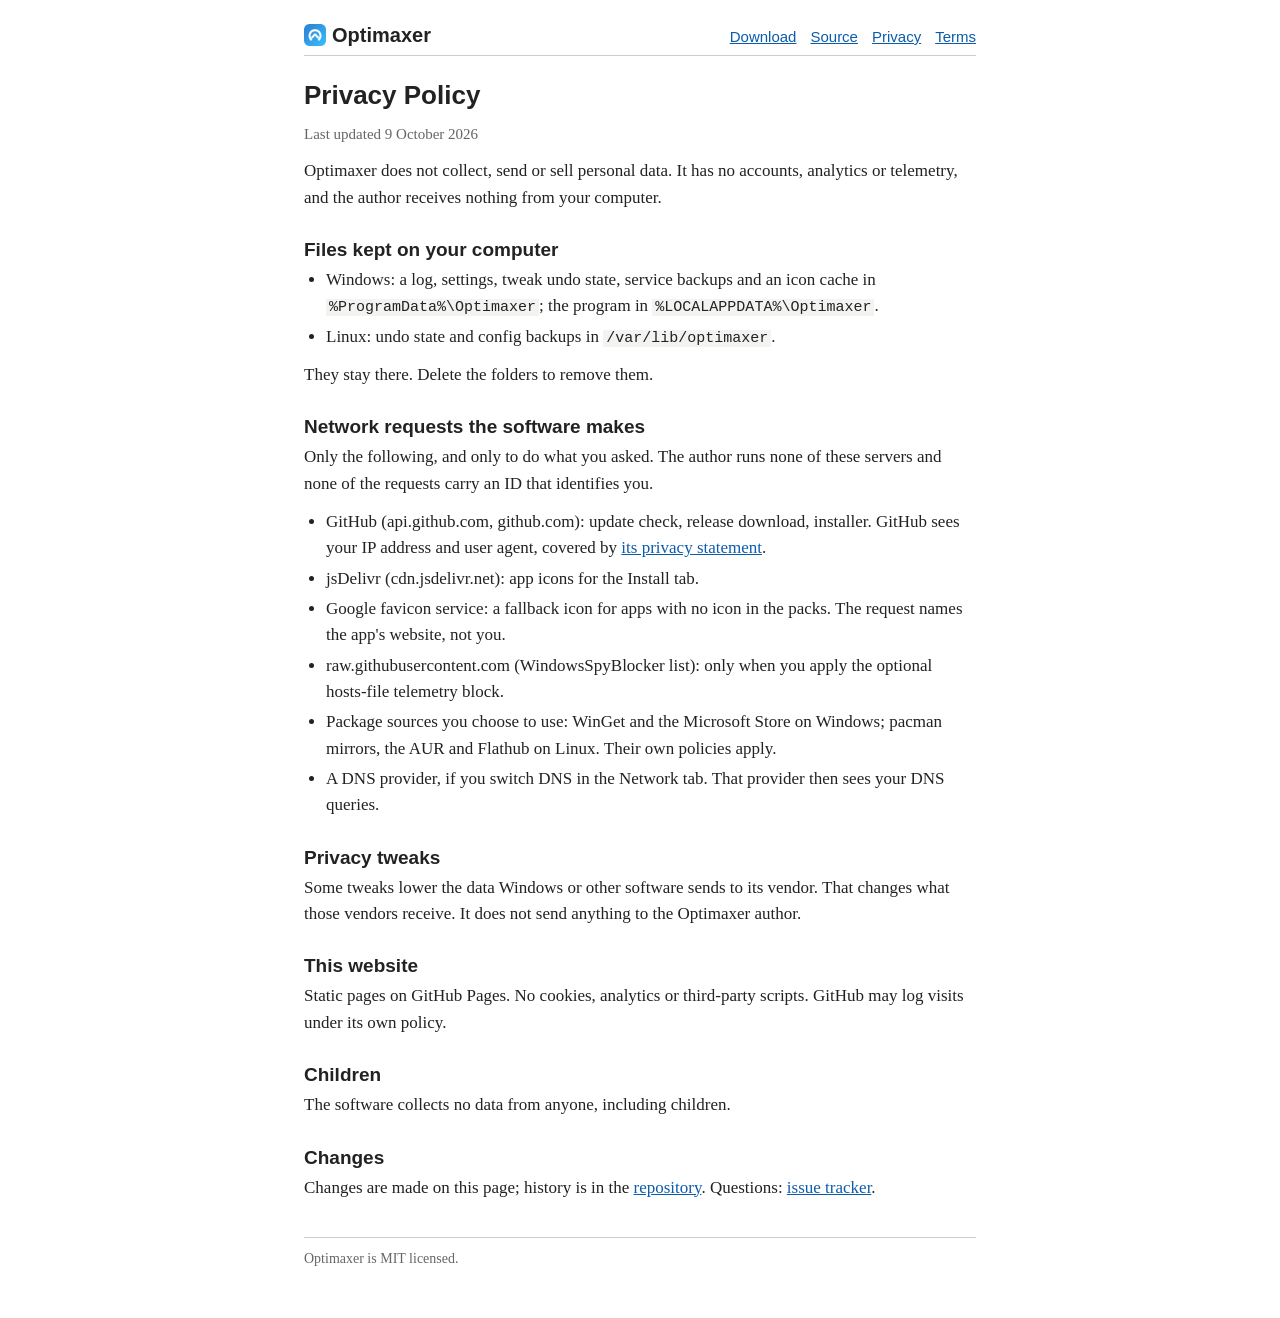
==== docs/privacy.html @ ec514f85 "Add website (GitHub Pages) with privacy policy and terms, MIT LICENSE Co-Authored-By: Claude Sonnet " ====
<!doctype html>
<html lang="en">
<head>
<meta charset="utf-8">
<meta name="viewport" content="width=device-width, initial-scale=1">
<title>Privacy Policy - Optimaxer</title>
<link rel="icon" href="favicon.ico">
<link rel="stylesheet" href="style.css">
</head>
<body>
<div class="page">
<header>
  <a class="name" href="index.html"><img src="logo.png" alt="">Optimaxer</a>
  <nav><a href="https://github.com/bliper2/optimaxer/releases/latest">Download</a><a href="https://github.com/bliper2/optimaxer">Source</a><a href="privacy.html">Privacy</a><a href="terms.html">Terms</a></nav>
</header>

<h1>Privacy Policy</h1>
<p class="meta">Last updated 9 October 2026</p>

<p>Optimaxer does not collect, send or sell personal data. It has no accounts, analytics or telemetry, and the author receives nothing from your computer.</p>

<h2>Files kept on your computer</h2>
<ul>
<li>Windows: a log, settings, tweak undo state, service backups and an icon cache in <code>%ProgramData%\Optimaxer</code>; the program in <code>%LOCALAPPDATA%\Optimaxer</code>.</li>
<li>Linux: undo state and config backups in <code>/var/lib/optimaxer</code>.</li>
</ul>
<p>They stay there. Delete the folders to remove them.</p>

<h2>Network requests the software makes</h2>
<p>Only the following, and only to do what you asked. The author runs none of these servers and none of the requests carry an ID that identifies you.</p>
<ul>
<li>GitHub (api.github.com, github.com): update check, release download, installer. GitHub sees your IP address and user agent, covered by <a href="https://docs.github.com/en/site-policy/privacy-policies/github-general-privacy-statement">its privacy statement</a>.</li>
<li>jsDelivr (cdn.jsdelivr.net): app icons for the Install tab.</li>
<li>Google favicon service: a fallback icon for apps with no icon in the packs. The request names the app's website, not you.</li>
<li>raw.githubusercontent.com (WindowsSpyBlocker list): only when you apply the optional hosts-file telemetry block.</li>
<li>Package sources you choose to use: WinGet and the Microsoft Store on Windows; pacman mirrors, the AUR and Flathub on Linux. Their own policies apply.</li>
<li>A DNS provider, if you switch DNS in the Network tab. That provider then sees your DNS queries.</li>
</ul>

<h2>Privacy tweaks</h2>
<p>Some tweaks lower the data Windows or other software sends to its vendor. That changes what those vendors receive. It does not send anything to the Optimaxer author.</p>

<h2>This website</h2>
<p>Static pages on GitHub Pages. No cookies, analytics or third-party scripts. GitHub may log visits under its own policy.</p>

<h2>Children</h2>
<p>The software collects no data from anyone, including children.</p>

<h2>Changes</h2>
<p>Changes are made on this page; history is in the <a href="https://github.com/bliper2/optimaxer/commits/main/docs/privacy.html">repository</a>. Questions: <a href="https://github.com/bliper2/optimaxer/issues">issue tracker</a>.</p>

<footer>Optimaxer is MIT licensed.</footer>
</div>
</body>
</html>
---- docs/style.css ----
:root { --bg: #ffffff; --text: #222; --dim: #666; --link: #0b5cad; --line: #ccc; --code: #f3f3f1; }
@media (prefers-color-scheme: dark) {
  :root { --bg: #1a1a1a; --text: #ddd; --dim: #999; --link: #6cb0f5; --line: #3a3a3a; --code: #242424; }
}
body { margin: 0; background: var(--bg); color: var(--text); font: 17px/1.55 Georgia, "Times New Roman", serif; }
.page { max-width: 42rem; margin: 0 auto; padding: 24px 16px 48px; }
a { color: var(--link); }
header { display: flex; align-items: baseline; gap: 12px; border-bottom: 1px solid var(--line); padding-bottom: 8px; margin-bottom: 24px; flex-wrap: wrap; }
header .name { font: bold 20px "Segoe UI", Arial, sans-serif; color: var(--text); text-decoration: none; }
header .name img { width: 22px; height: 22px; vertical-align: -4px; margin-right: 6px; }
header nav { margin-left: auto; font: 15px "Segoe UI", Arial, sans-serif; }
header nav a { margin-left: 14px; }
h1 { font: bold 26px "Segoe UI", Arial, sans-serif; margin: 0 0 12px; }
h2 { font: bold 19px "Segoe UI", Arial, sans-serif; margin: 28px 0 6px; }
p, ul { margin: 0 0 12px; }
ul { padding-left: 22px; }
li { margin-bottom: 4px; }
pre, code { font-family: Consolas, "Courier New", monospace; }
pre { background: var(--code); border: 1px solid var(--line); padding: 8px 10px; overflow-x: auto; font-size: 14px; margin: 0 0 12px; }
code { font-size: 15px; background: var(--code); padding: 0 3px; }
pre code { background: none; padding: 0; }
.meta { color: var(--dim); font-size: 15px; }
footer { border-top: 1px solid var(--line); margin-top: 36px; padding-top: 10px; color: var(--dim); font-size: 14px; }
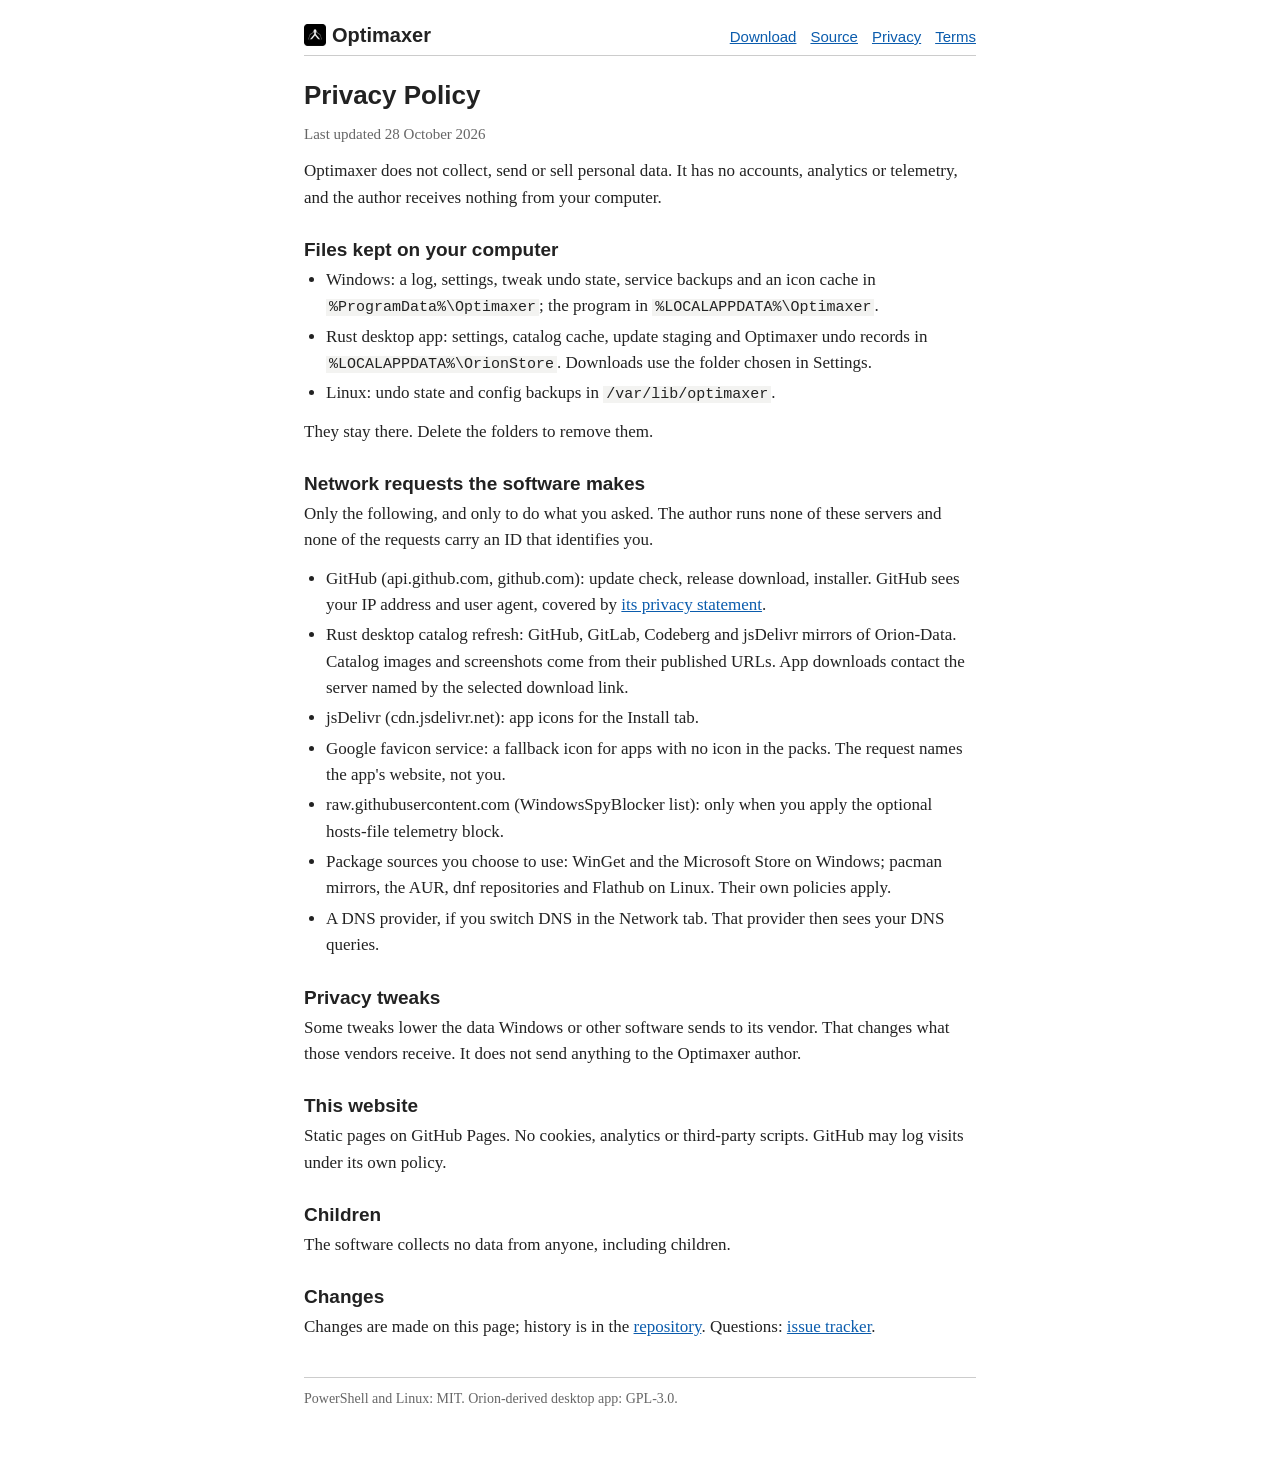
==== commit c88a55af: "ci: verify all editions and document validation scope" ====
--- a/docs/privacy.html
+++ b/docs/privacy.html
@@ -15,13 +15,14 @@
 </header>
 
 <h1>Privacy Policy</h1>
-<p class="meta">Last updated 9 October 2026</p>
+<p class="meta">Last updated 28 October 2026</p>
 
 <p>Optimaxer does not collect, send or sell personal data. It has no accounts, analytics or telemetry, and the author receives nothing from your computer.</p>
 
 <h2>Files kept on your computer</h2>
 <ul>
 <li>Windows: a log, settings, tweak undo state, service backups and an icon cache in <code>%ProgramData%\Optimaxer</code>; the program in <code>%LOCALAPPDATA%\Optimaxer</code>.</li>
+<li>Rust desktop app: settings, catalog cache, update staging and Optimaxer undo records in <code>%LOCALAPPDATA%\OrionStore</code>. Downloads use the folder chosen in Settings.</li>
 <li>Linux: undo state and config backups in <code>/var/lib/optimaxer</code>.</li>
 </ul>
 <p>They stay there. Delete the folders to remove them.</p>
@@ -30,10 +31,11 @@
 <p>Only the following, and only to do what you asked. The author runs none of these servers and none of the requests carry an ID that identifies you.</p>
 <ul>
 <li>GitHub (api.github.com, github.com): update check, release download, installer. GitHub sees your IP address and user agent, covered by <a href="https://docs.github.com/en/site-policy/privacy-policies/github-general-privacy-statement">its privacy statement</a>.</li>
+<li>Rust desktop catalog refresh: GitHub, GitLab, Codeberg and jsDelivr mirrors of Orion-Data. Catalog images and screenshots come from their published URLs. App downloads contact the server named by the selected download link.</li>
 <li>jsDelivr (cdn.jsdelivr.net): app icons for the Install tab.</li>
 <li>Google favicon service: a fallback icon for apps with no icon in the packs. The request names the app's website, not you.</li>
 <li>raw.githubusercontent.com (WindowsSpyBlocker list): only when you apply the optional hosts-file telemetry block.</li>
-<li>Package sources you choose to use: WinGet and the Microsoft Store on Windows; pacman mirrors, the AUR and Flathub on Linux. Their own policies apply.</li>
+<li>Package sources you choose to use: WinGet and the Microsoft Store on Windows; pacman mirrors, the AUR, dnf repositories and Flathub on Linux. Their own policies apply.</li>
 <li>A DNS provider, if you switch DNS in the Network tab. That provider then sees your DNS queries.</li>
 </ul>
 
@@ -49,7 +51,7 @@
 <h2>Changes</h2>
 <p>Changes are made on this page; history is in the <a href="https://github.com/bliper2/optimaxer/commits/main/docs/privacy.html">repository</a>. Questions: <a href="https://github.com/bliper2/optimaxer/issues">issue tracker</a>.</p>
 
-<footer>Optimaxer is MIT licensed.</footer>
+<footer>PowerShell and Linux: MIT. Orion-derived desktop app: GPL-3.0.</footer>
 </div>
 </body>
 </html>
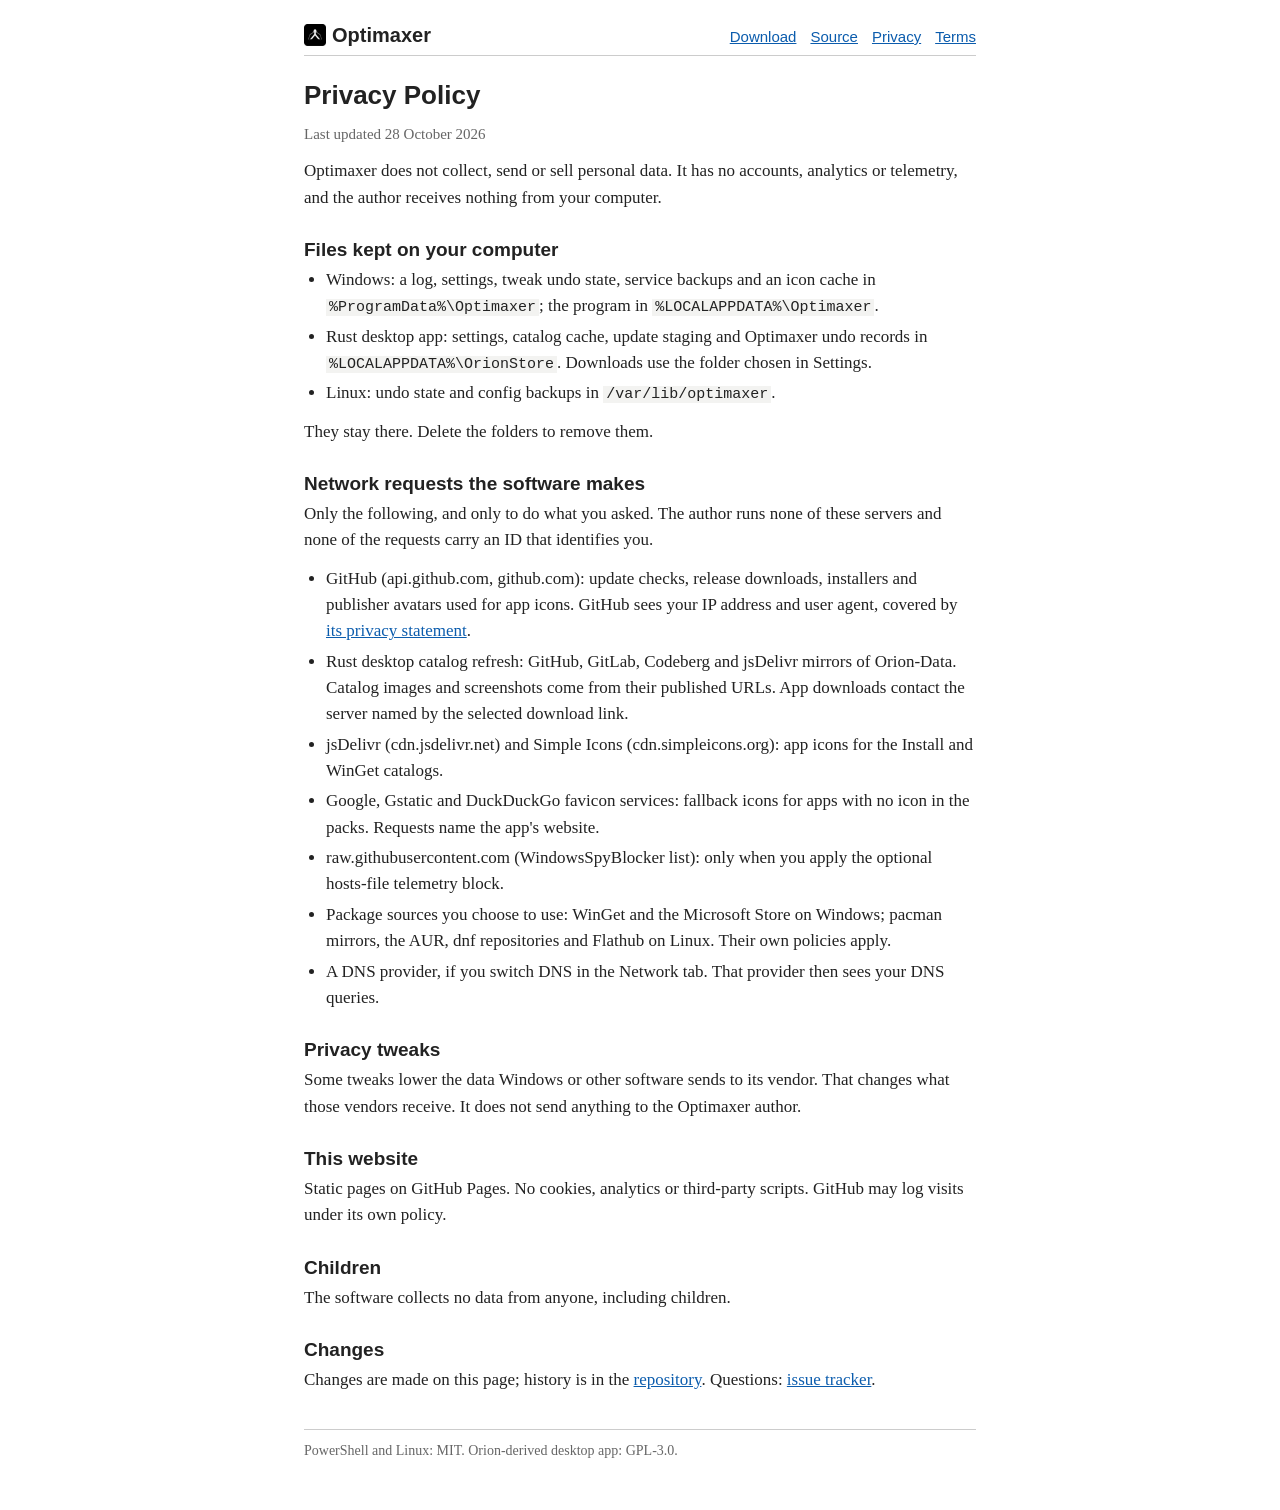
==== commit 96d5bb5a: "feat(desktop): show WinGet app icons" ====
--- a/docs/privacy.html
+++ b/docs/privacy.html
@@ -30,10 +30,10 @@
 <h2>Network requests the software makes</h2>
 <p>Only the following, and only to do what you asked. The author runs none of these servers and none of the requests carry an ID that identifies you.</p>
 <ul>
-<li>GitHub (api.github.com, github.com): update check, release download, installer. GitHub sees your IP address and user agent, covered by <a href="https://docs.github.com/en/site-policy/privacy-policies/github-general-privacy-statement">its privacy statement</a>.</li>
+<li>GitHub (api.github.com, github.com): update checks, release downloads, installers and publisher avatars used for app icons. GitHub sees your IP address and user agent, covered by <a href="https://docs.github.com/en/site-policy/privacy-policies/github-general-privacy-statement">its privacy statement</a>.</li>
 <li>Rust desktop catalog refresh: GitHub, GitLab, Codeberg and jsDelivr mirrors of Orion-Data. Catalog images and screenshots come from their published URLs. App downloads contact the server named by the selected download link.</li>
-<li>jsDelivr (cdn.jsdelivr.net): app icons for the Install tab.</li>
-<li>Google favicon service: a fallback icon for apps with no icon in the packs. The request names the app's website, not you.</li>
+<li>jsDelivr (cdn.jsdelivr.net) and Simple Icons (cdn.simpleicons.org): app icons for the Install and WinGet catalogs.</li>
+<li>Google, Gstatic and DuckDuckGo favicon services: fallback icons for apps with no icon in the packs. Requests name the app's website.</li>
 <li>raw.githubusercontent.com (WindowsSpyBlocker list): only when you apply the optional hosts-file telemetry block.</li>
 <li>Package sources you choose to use: WinGet and the Microsoft Store on Windows; pacman mirrors, the AUR, dnf repositories and Flathub on Linux. Their own policies apply.</li>
 <li>A DNS provider, if you switch DNS in the Network tab. That provider then sees your DNS queries.</li>
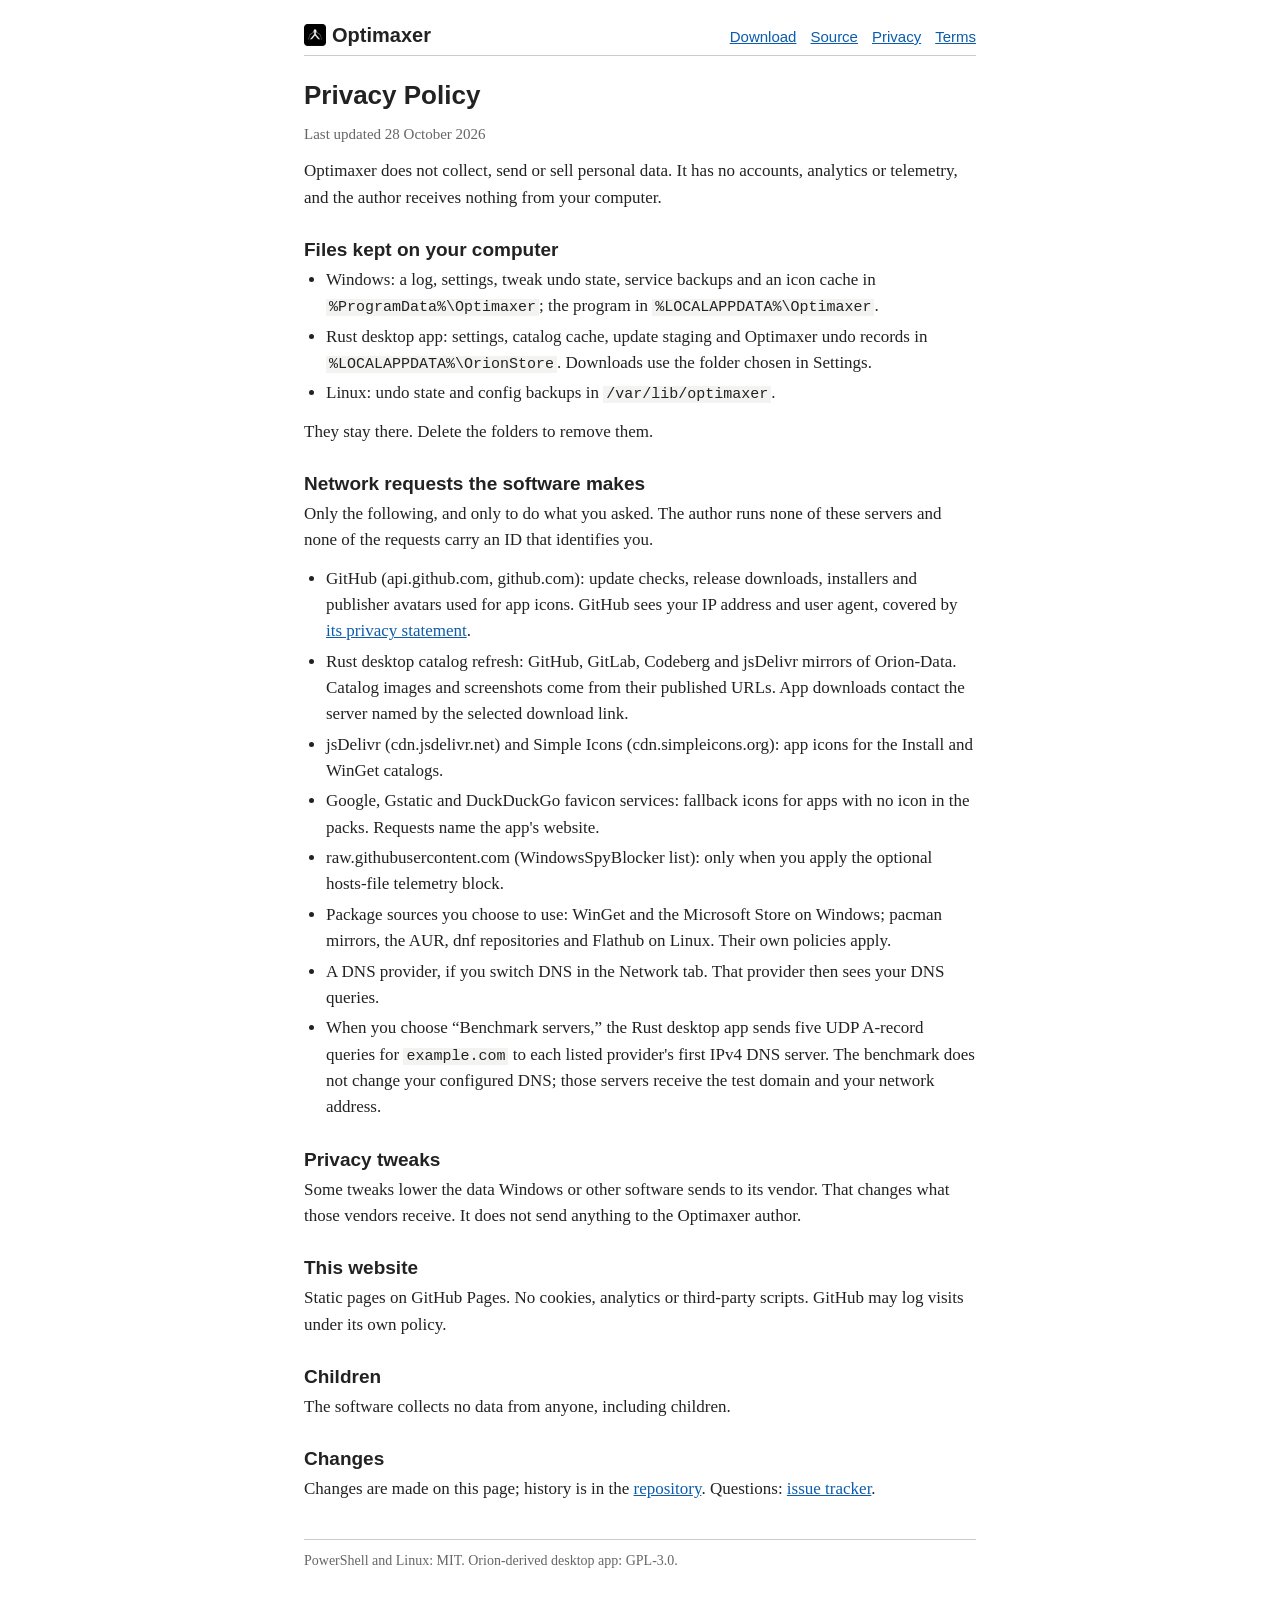
==== commit b5dcdf92: "feat(network): measure DNS responses and jitter" ====
--- a/docs/privacy.html
+++ b/docs/privacy.html
@@ -37,6 +37,7 @@
 <li>raw.githubusercontent.com (WindowsSpyBlocker list): only when you apply the optional hosts-file telemetry block.</li>
 <li>Package sources you choose to use: WinGet and the Microsoft Store on Windows; pacman mirrors, the AUR, dnf repositories and Flathub on Linux. Their own policies apply.</li>
 <li>A DNS provider, if you switch DNS in the Network tab. That provider then sees your DNS queries.</li>
+<li>When you choose “Benchmark servers,” the Rust desktop app sends five UDP A-record queries for <code>example.com</code> to each listed provider's first IPv4 DNS server. The benchmark does not change your configured DNS; those servers receive the test domain and your network address.</li>
 </ul>
 
 <h2>Privacy tweaks</h2>
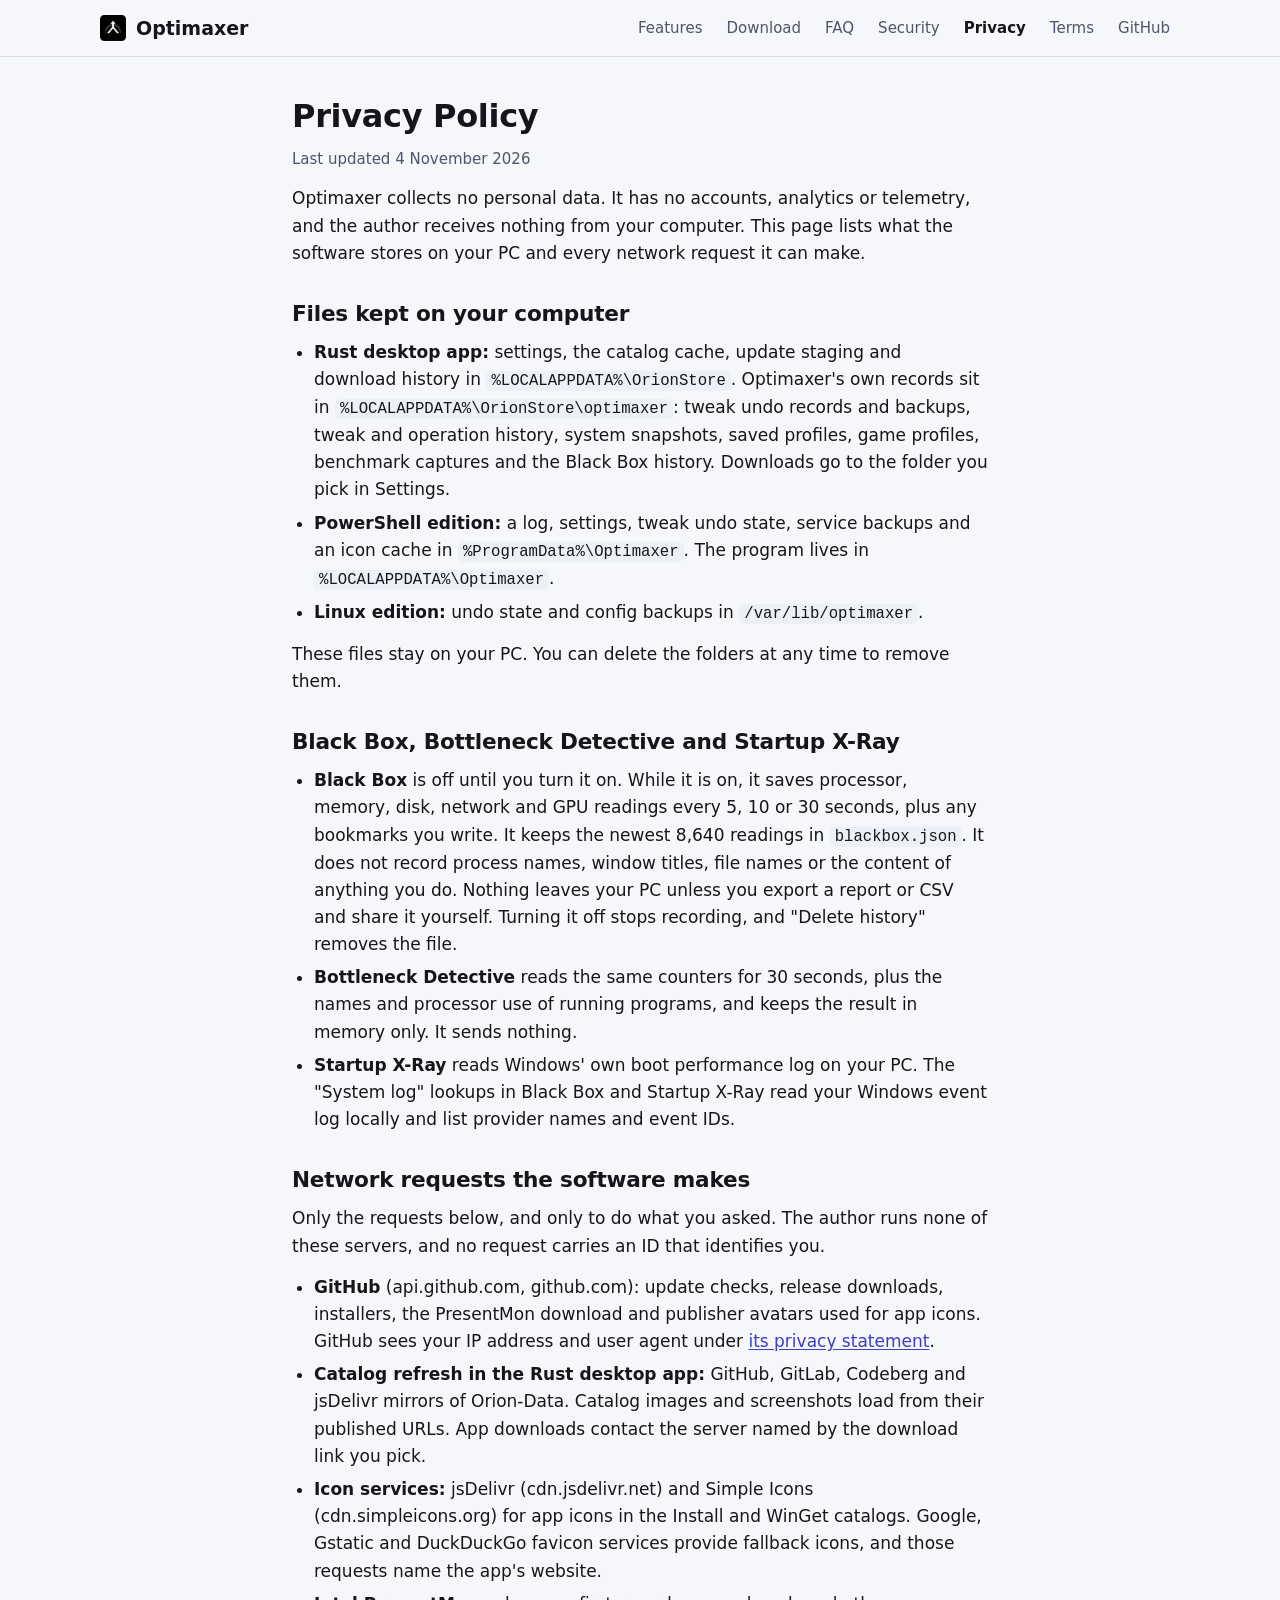
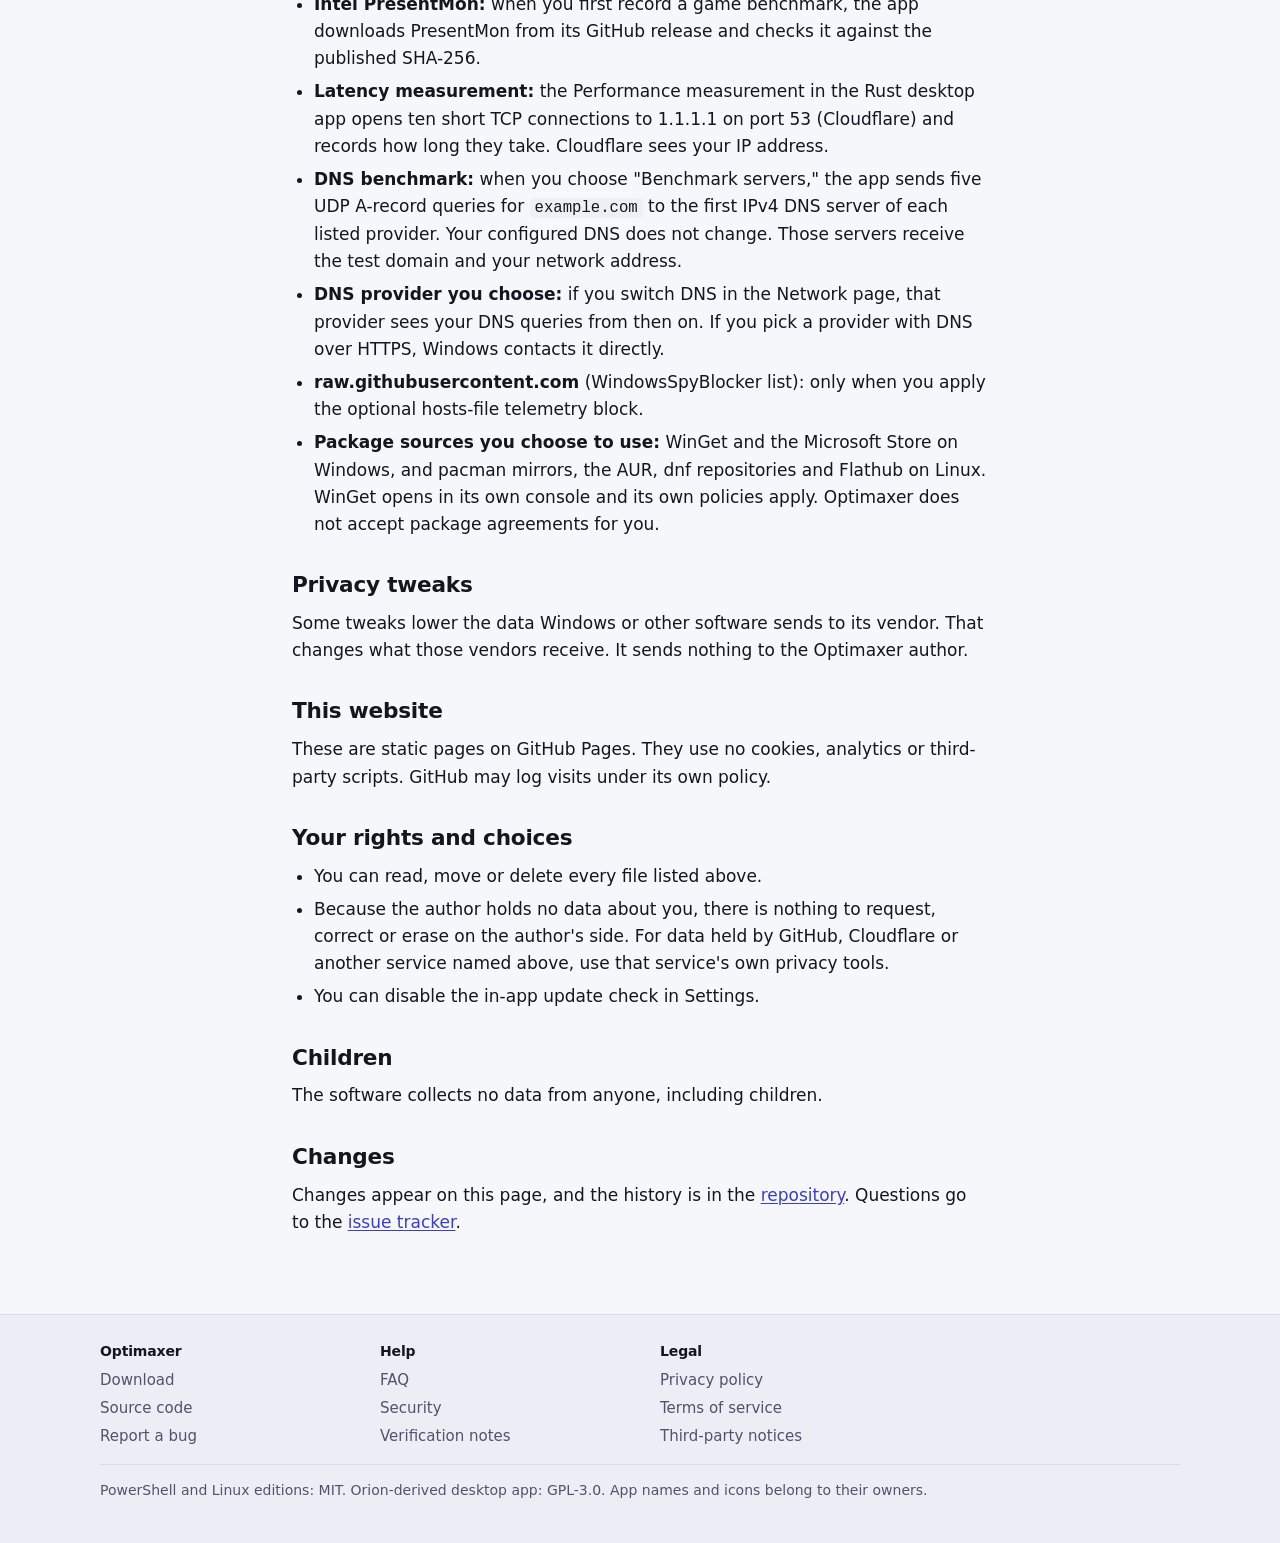
==== commit d50c3672: "feat: website, legal and security pages, sturdier Explorer restart, fixes (2.19.0) - New landing pag" ====
--- a/docs/privacy.html
+++ b/docs/privacy.html
@@ -4,55 +4,85 @@
 <meta charset="utf-8">
 <meta name="viewport" content="width=device-width, initial-scale=1">
 <title>Privacy Policy - Optimaxer</title>
+<meta name="description" content="What Optimaxer stores on your PC, what it sends over the network, and who receives it.">
+<link rel="canonical" href="https://bliper2.github.io/optimaxer/privacy.html">
 <link rel="icon" href="favicon.ico">
 <link rel="stylesheet" href="style.css">
 </head>
 <body>
-<div class="page">
-<header>
-  <a class="name" href="index.html"><img src="logo.png" alt="">Optimaxer</a>
-  <nav><a href="https://github.com/bliper2/optimaxer/releases/latest">Download</a><a href="https://github.com/bliper2/optimaxer">Source</a><a href="privacy.html">Privacy</a><a href="terms.html">Terms</a></nav>
-</header>
+<a class="skip" href="#main">Skip to content</a>
+<header class="top"><div class="in">
+  <a class="brand" href="index.html"><img src="logo.png" alt="">Optimaxer</a>
+  <nav aria-label="Main">
+    <a href="index.html#features">Features</a>
+    <a href="index.html#get">Download</a>
+    <a href="faq.html">FAQ</a>
+    <a href="security.html">Security</a>
+    <a href="privacy.html" aria-current="page">Privacy</a>
+    <a href="terms.html">Terms</a>
+    <a href="https://github.com/bliper2/optimaxer">GitHub</a>
+  </nav>
+</div></header>
+<main id="main" class="prose">
+<h1>Privacy Policy</h1>
+<p class="meta">Last updated 4 November 2026</p>
 
-<h1>Privacy Policy</h1>
-<p class="meta">Last updated 28 October 2026</p>
-
-<p>Optimaxer does not collect, send or sell personal data. It has no accounts, analytics or telemetry, and the author receives nothing from your computer.</p>
+<p>Optimaxer collects no personal data. It has no accounts, analytics or telemetry, and the author receives nothing from your computer. This page lists what the software stores on your PC and every network request it can make.</p>
 
 <h2>Files kept on your computer</h2>
 <ul>
-<li>Windows: a log, settings, tweak undo state, service backups and an icon cache in <code>%ProgramData%\Optimaxer</code>; the program in <code>%LOCALAPPDATA%\Optimaxer</code>.</li>
-<li>Rust desktop app: settings, catalog cache, update staging and Optimaxer undo records in <code>%LOCALAPPDATA%\OrionStore</code>. Downloads use the folder chosen in Settings.</li>
-<li>Linux: undo state and config backups in <code>/var/lib/optimaxer</code>.</li>
+<li><strong>Rust desktop app:</strong> settings, the catalog cache, update staging and download history in <code>%LOCALAPPDATA%\OrionStore</code>. Optimaxer's own records sit in <code>%LOCALAPPDATA%\OrionStore\optimaxer</code>: tweak undo records and backups, tweak and operation history, system snapshots, saved profiles, game profiles, benchmark captures and the Black Box history. Downloads go to the folder you pick in Settings.</li>
+<li><strong>PowerShell edition:</strong> a log, settings, tweak undo state, service backups and an icon cache in <code>%ProgramData%\Optimaxer</code>. The program lives in <code>%LOCALAPPDATA%\Optimaxer</code>.</li>
+<li><strong>Linux edition:</strong> undo state and config backups in <code>/var/lib/optimaxer</code>.</li>
 </ul>
-<p>They stay there. Delete the folders to remove them.</p>
+<p>These files stay on your PC. You can delete the folders at any time to remove them.</p>
+
+<h2>Black Box, Bottleneck Detective and Startup X-Ray</h2>
+<ul>
+<li><strong>Black Box</strong> is off until you turn it on. While it is on, it saves processor, memory, disk, network and GPU readings every 5, 10 or 30 seconds, plus any bookmarks you write. It keeps the newest 8,640 readings in <code>blackbox.json</code>. It does not record process names, window titles, file names or the content of anything you do. Nothing leaves your PC unless you export a report or CSV and share it yourself. Turning it off stops recording, and "Delete history" removes the file.</li>
+<li><strong>Bottleneck Detective</strong> reads the same counters for 30 seconds, plus the names and processor use of running programs, and keeps the result in memory only. It sends nothing.</li>
+<li><strong>Startup X-Ray</strong> reads Windows' own boot performance log on your PC. The "System log" lookups in Black Box and Startup X-Ray read your Windows event log locally and list provider names and event IDs.</li>
+</ul>
 
 <h2>Network requests the software makes</h2>
-<p>Only the following, and only to do what you asked. The author runs none of these servers and none of the requests carry an ID that identifies you.</p>
+<p>Only the requests below, and only to do what you asked. The author runs none of these servers, and no request carries an ID that identifies you.</p>
 <ul>
-<li>GitHub (api.github.com, github.com): update checks, release downloads, installers and publisher avatars used for app icons. GitHub sees your IP address and user agent, covered by <a href="https://docs.github.com/en/site-policy/privacy-policies/github-general-privacy-statement">its privacy statement</a>.</li>
-<li>Rust desktop catalog refresh: GitHub, GitLab, Codeberg and jsDelivr mirrors of Orion-Data. Catalog images and screenshots come from their published URLs. App downloads contact the server named by the selected download link.</li>
-<li>jsDelivr (cdn.jsdelivr.net) and Simple Icons (cdn.simpleicons.org): app icons for the Install and WinGet catalogs.</li>
-<li>Google, Gstatic and DuckDuckGo favicon services: fallback icons for apps with no icon in the packs. Requests name the app's website.</li>
-<li>raw.githubusercontent.com (WindowsSpyBlocker list): only when you apply the optional hosts-file telemetry block.</li>
-<li>Package sources you choose to use: WinGet and the Microsoft Store on Windows; pacman mirrors, the AUR, dnf repositories and Flathub on Linux. Their own policies apply.</li>
-<li>A DNS provider, if you switch DNS in the Network tab. That provider then sees your DNS queries.</li>
-<li>When you choose “Benchmark servers,” the Rust desktop app sends five UDP A-record queries for <code>example.com</code> to each listed provider's first IPv4 DNS server. The benchmark does not change your configured DNS; those servers receive the test domain and your network address.</li>
+<li><strong>GitHub</strong> (api.github.com, github.com): update checks, release downloads, installers, the PresentMon download and publisher avatars used for app icons. GitHub sees your IP address and user agent under <a href="https://docs.github.com/en/site-policy/privacy-policies/github-general-privacy-statement">its privacy statement</a>.</li>
+<li><strong>Catalog refresh in the Rust desktop app:</strong> GitHub, GitLab, Codeberg and jsDelivr mirrors of Orion-Data. Catalog images and screenshots load from their published URLs. App downloads contact the server named by the download link you pick.</li>
+<li><strong>Icon services:</strong> jsDelivr (cdn.jsdelivr.net) and Simple Icons (cdn.simpleicons.org) for app icons in the Install and WinGet catalogs. Google, Gstatic and DuckDuckGo favicon services provide fallback icons, and those requests name the app's website.</li>
+<li><strong>Intel PresentMon:</strong> when you first record a game benchmark, the app downloads PresentMon from its GitHub release and checks it against the published SHA-256.</li>
+<li><strong>Latency measurement:</strong> the Performance measurement in the Rust desktop app opens ten short TCP connections to 1.1.1.1 on port 53 (Cloudflare) and records how long they take. Cloudflare sees your IP address.</li>
+<li><strong>DNS benchmark:</strong> when you choose "Benchmark servers," the app sends five UDP A-record queries for <code>example.com</code> to the first IPv4 DNS server of each listed provider. Your configured DNS does not change. Those servers receive the test domain and your network address.</li>
+<li><strong>DNS provider you choose:</strong> if you switch DNS in the Network page, that provider sees your DNS queries from then on. If you pick a provider with DNS over HTTPS, Windows contacts it directly.</li>
+<li><strong>raw.githubusercontent.com</strong> (WindowsSpyBlocker list): only when you apply the optional hosts-file telemetry block.</li>
+<li><strong>Package sources you choose to use:</strong> WinGet and the Microsoft Store on Windows, and pacman mirrors, the AUR, dnf repositories and Flathub on Linux. WinGet opens in its own console and its own policies apply. Optimaxer does not accept package agreements for you.</li>
 </ul>
 
 <h2>Privacy tweaks</h2>
-<p>Some tweaks lower the data Windows or other software sends to its vendor. That changes what those vendors receive. It does not send anything to the Optimaxer author.</p>
+<p>Some tweaks lower the data Windows or other software sends to its vendor. That changes what those vendors receive. It sends nothing to the Optimaxer author.</p>
 
 <h2>This website</h2>
-<p>Static pages on GitHub Pages. No cookies, analytics or third-party scripts. GitHub may log visits under its own policy.</p>
+<p>These are static pages on GitHub Pages. They use no cookies, analytics or third-party scripts. GitHub may log visits under its own policy.</p>
+
+<h2>Your rights and choices</h2>
+<ul>
+<li>You can read, move or delete every file listed above.</li>
+<li>Because the author holds no data about you, there is nothing to request, correct or erase on the author's side. For data held by GitHub, Cloudflare or another service named above, use that service's own privacy tools.</li>
+<li>You can disable the in-app update check in Settings.</li>
+</ul>
 
 <h2>Children</h2>
 <p>The software collects no data from anyone, including children.</p>
 
 <h2>Changes</h2>
-<p>Changes are made on this page; history is in the <a href="https://github.com/bliper2/optimaxer/commits/main/docs/privacy.html">repository</a>. Questions: <a href="https://github.com/bliper2/optimaxer/issues">issue tracker</a>.</p>
+<p>Changes appear on this page, and the history is in the <a href="https://github.com/bliper2/optimaxer/commits/main/docs/privacy.html">repository</a>. Questions go to the <a href="https://github.com/bliper2/optimaxer/issues">issue tracker</a>.</p>
 
-<footer>PowerShell and Linux: MIT. Orion-derived desktop app: GPL-3.0.</footer>
-</div>
+</main>
+<footer class="site"><div class="in">
+  <div><h3>Optimaxer</h3><a href="https://github.com/bliper2/optimaxer/releases/latest">Download</a><a href="https://github.com/bliper2/optimaxer">Source code</a><a href="https://github.com/bliper2/optimaxer/issues">Report a bug</a></div>
+  <div><h3>Help</h3><a href="faq.html">FAQ</a><a href="security.html">Security</a><a href="https://github.com/bliper2/optimaxer/blob/main/docs/verification.md">Verification notes</a></div>
+  <div><h3>Legal</h3><a href="privacy.html">Privacy policy</a><a href="terms.html">Terms of service</a><a href="https://github.com/bliper2/optimaxer/blob/main/THIRD-PARTY-NOTICES.md">Third-party notices</a></div>
+  <p class="fine">PowerShell and Linux editions: MIT. Orion-derived desktop app: GPL-3.0. App names and icons belong to their owners.</p>
+</div></footer>
 </body>
 </html>
--- a/docs/style.css
+++ b/docs/style.css
@@ -1,23 +1,119 @@
-:root { --bg: #ffffff; --text: #222; --dim: #666; --link: #0b5cad; --line: #ccc; --code: #f3f3f1; }
+:root {
+  color-scheme: light dark;
+  --bg: #f6f7fb;
+  --bg-alt: #eceef6;
+  --surface: #ffffff;
+  --text: #15161d;
+  --dim: #50536a;
+  --line: #d9dbe8;
+  --accent: #4b50d8;
+  --accent-text: #ffffff;
+  --link: #3a3fc4;
+  --good: #146c3a;
+  --code: #eef0f8;
+  --radius: 14px;
+  --shadow: 0 1px 2px rgba(20, 22, 40, .06), 0 8px 24px rgba(20, 22, 40, .06);
+}
 @media (prefers-color-scheme: dark) {
-  :root { --bg: #1a1a1a; --text: #ddd; --dim: #999; --link: #6cb0f5; --line: #3a3a3a; --code: #242424; }
+  :root {
+    --bg: #0c0d12;
+    --bg-alt: #12131a;
+    --surface: #171821;
+    --text: #eceef6;
+    --dim: #a3a6bb;
+    --line: #2a2c3a;
+    --accent: #8c90ff;
+    --accent-text: #0c0d12;
+    --link: #a3a6ff;
+    --good: #5fd68f;
+    --code: #1d1f2b;
+    --shadow: 0 1px 2px rgba(0, 0, 0, .4), 0 8px 24px rgba(0, 0, 0, .35);
+  }
 }
-body { margin: 0; background: var(--bg); color: var(--text); font: 17px/1.55 Georgia, "Times New Roman", serif; }
-.page { max-width: 42rem; margin: 0 auto; padding: 24px 16px 48px; }
-a { color: var(--link); }
-header { display: flex; align-items: baseline; gap: 12px; border-bottom: 1px solid var(--line); padding-bottom: 8px; margin-bottom: 24px; flex-wrap: wrap; }
-header .name { font: bold 20px "Segoe UI", Arial, sans-serif; color: var(--text); text-decoration: none; }
-header .name img { width: 22px; height: 22px; vertical-align: -4px; margin-right: 6px; }
-header nav { margin-left: auto; font: 15px "Segoe UI", Arial, sans-serif; }
-header nav a { margin-left: 14px; }
-h1 { font: bold 26px "Segoe UI", Arial, sans-serif; margin: 0 0 12px; }
-h2 { font: bold 19px "Segoe UI", Arial, sans-serif; margin: 28px 0 6px; }
-p, ul { margin: 0 0 12px; }
-ul { padding-left: 22px; }
-li { margin-bottom: 4px; }
-pre, code { font-family: Consolas, "Courier New", monospace; }
-pre { background: var(--code); border: 1px solid var(--line); padding: 8px 10px; overflow-x: auto; font-size: 14px; margin: 0 0 12px; }
-code { font-size: 15px; background: var(--code); padding: 0 3px; }
+* { box-sizing: border-box; }
+html { scroll-behavior: smooth; }
+@media (prefers-reduced-motion: reduce) { html { scroll-behavior: auto; } * { transition: none !important; animation: none !important; } }
+body { margin: 0; background: var(--bg); color: var(--text); font: 17px/1.6 "Segoe UI", system-ui, -apple-system, "Helvetica Neue", Arial, sans-serif; }
+a { color: var(--link); text-underline-offset: 2px; }
+a:focus-visible, button:focus-visible { outline: 3px solid var(--accent); outline-offset: 2px; border-radius: 4px; }
+img { max-width: 100%; height: auto; }
+
+.skip { position: absolute; left: -999px; top: 0; background: var(--accent); color: var(--accent-text); padding: 8px 14px; z-index: 10; }
+.skip:focus { left: 8px; top: 8px; }
+
+/* header */
+.top { position: sticky; top: 0; z-index: 5; background: color-mix(in srgb, var(--bg) 88%, transparent); backdrop-filter: blur(10px); border-bottom: 1px solid var(--line); }
+.top .in { max-width: 70rem; margin: 0 auto; padding: 10px 20px; display: flex; align-items: center; gap: 18px; flex-wrap: wrap; }
+.brand { display: flex; align-items: center; gap: 10px; font-weight: 700; font-size: 19px; color: var(--text); text-decoration: none; }
+.brand img { width: 26px; height: 26px; }
+.top nav { margin-left: auto; display: flex; gap: 4px; flex-wrap: wrap; font-size: 15px; }
+.top nav a { color: var(--dim); text-decoration: none; padding: 6px 10px; border-radius: 8px; }
+.top nav a:hover { color: var(--text); background: var(--bg-alt); }
+.top nav a[aria-current="page"] { color: var(--text); font-weight: 600; }
+
+/* layout */
+.wrap { max-width: 70rem; margin: 0 auto; padding: 0 20px; }
+section { padding: 56px 0; }
+section.alt { background: var(--bg-alt); border-block: 1px solid var(--line); }
+h1, h2, h3 { line-height: 1.2; margin: 0 0 12px; letter-spacing: -.01em; }
+h1 { font-size: clamp(2rem, 5vw, 3.2rem); }
+h2 { font-size: clamp(1.5rem, 3vw, 2rem); }
+h3 { font-size: 1.1rem; }
+p { margin: 0 0 14px; }
+.lede { font-size: 1.2rem; color: var(--dim); max-width: 42rem; }
+.eyebrow { color: var(--accent); font-weight: 700; font-size: 14px; text-transform: uppercase; letter-spacing: .08em; margin-bottom: 8px; }
+
+/* hero */
+.hero { padding: 64px 0 40px; }
+.hero .cta { display: flex; gap: 12px; flex-wrap: wrap; margin: 24px 0 14px; }
+.btn { display: inline-block; padding: 12px 20px; border-radius: 10px; font-weight: 600; text-decoration: none; border: 1px solid var(--line); background: var(--surface); color: var(--text); transition: transform .12s ease, box-shadow .12s ease; }
+.btn:hover { transform: translateY(-1px); box-shadow: var(--shadow); }
+.btn.primary { background: var(--accent); color: var(--accent-text); border-color: transparent; }
+.facts { color: var(--dim); font-size: 15px; display: flex; gap: 6px 18px; flex-wrap: wrap; padding: 0; list-style: none; margin: 0; }
+.facts li::before { content: "\2713\00a0"; color: var(--good); font-weight: 700; }
+.shot { margin: 36px 0 0; border-radius: var(--radius); border: 1px solid var(--line); box-shadow: var(--shadow); overflow: hidden; background: var(--surface); }
+.shot img { display: block; width: 100%; }
+.shot figcaption { padding: 10px 14px; font-size: 14px; color: var(--dim); border-top: 1px solid var(--line); }
+
+/* grids */
+.grid { display: grid; gap: 16px; grid-template-columns: repeat(auto-fit, minmax(16rem, 1fr)); margin-top: 24px; }
+.card { background: var(--surface); border: 1px solid var(--line); border-radius: var(--radius); padding: 18px 18px 8px; transition: border-color .15s ease, transform .15s ease; }
+.card:hover { border-color: var(--accent); transform: translateY(-2px); }
+.card p { color: var(--dim); font-size: 15.5px; }
+.steps { counter-reset: step; list-style: none; padding: 0; margin: 24px 0 0; display: grid; gap: 14px; grid-template-columns: repeat(auto-fit, minmax(13rem, 1fr)); }
+.steps li { counter-increment: step; background: var(--surface); border: 1px solid var(--line); border-radius: var(--radius); padding: 16px; }
+.steps li::before { content: counter(step); display: inline-grid; place-items: center; width: 28px; height: 28px; border-radius: 50%; background: var(--accent); color: var(--accent-text); font-weight: 700; margin-bottom: 8px; }
+.steps strong { display: block; }
+.steps span { color: var(--dim); font-size: 15px; }
+.two { display: grid; gap: 28px; grid-template-columns: repeat(auto-fit, minmax(20rem, 1fr)); align-items: start; margin-top: 24px; }
+.chips { display: flex; flex-wrap: wrap; gap: 8px; margin: 16px 0 0; padding: 0; list-style: none; }
+.chips li { border: 1px solid var(--line); background: var(--surface); border-radius: 999px; padding: 4px 12px; font-size: 14px; color: var(--dim); }
+
+/* tables and code */
+table { border-collapse: collapse; width: 100%; background: var(--surface); border: 1px solid var(--line); border-radius: var(--radius); overflow: hidden; font-size: 15.5px; }
+th, td { text-align: left; padding: 10px 14px; border-bottom: 1px solid var(--line); vertical-align: top; }
+th { background: var(--bg-alt); }
+tr:last-child td { border-bottom: 0; }
+pre, code { font-family: "Cascadia Mono", Consolas, "Courier New", monospace; }
+pre { background: var(--code); border: 1px solid var(--line); border-radius: 10px; padding: 12px 14px; overflow-x: auto; font-size: 14px; margin: 0 0 14px; }
+code { font-size: .92em; background: var(--code); padding: 1px 5px; border-radius: 5px; }
 pre code { background: none; padding: 0; }
+
+/* long-form pages: privacy, terms, faq, security */
+.prose { max-width: 46rem; margin: 0 auto; padding: 40px 20px 64px; }
+.prose h1 { font-size: 2rem; }
+.prose h2 { font-size: 1.35rem; margin-top: 34px; }
+.prose ul { padding-left: 22px; margin: 0 0 14px; }
+.prose li { margin-bottom: 6px; }
+.prose details { background: var(--surface); border: 1px solid var(--line); border-radius: 12px; padding: 4px 16px; margin: 0 0 10px; }
+.prose summary { cursor: pointer; font-weight: 600; padding: 10px 0; }
+.prose details[open] summary { border-bottom: 1px solid var(--line); margin-bottom: 10px; }
 .meta { color: var(--dim); font-size: 15px; }
-footer { border-top: 1px solid var(--line); margin-top: 36px; padding-top: 10px; color: var(--dim); font-size: 14px; }
+.note { border-left: 4px solid var(--accent); background: var(--surface); padding: 10px 14px; border-radius: 0 10px 10px 0; margin: 0 0 14px; }
+
+footer.site { border-top: 1px solid var(--line); background: var(--bg-alt); }
+footer.site .in { max-width: 70rem; margin: 0 auto; padding: 28px 20px; display: grid; gap: 14px 40px; grid-template-columns: repeat(auto-fit, minmax(12rem, 1fr)); font-size: 15px; color: var(--dim); }
+footer.site h3 { font-size: 14px; color: var(--text); margin-bottom: 6px; }
+footer.site a { display: block; color: var(--dim); text-decoration: none; padding: 2px 0; }
+footer.site a:hover { color: var(--text); text-decoration: underline; }
+footer.site .fine { grid-column: 1 / -1; border-top: 1px solid var(--line); padding-top: 14px; font-size: 14px; }
